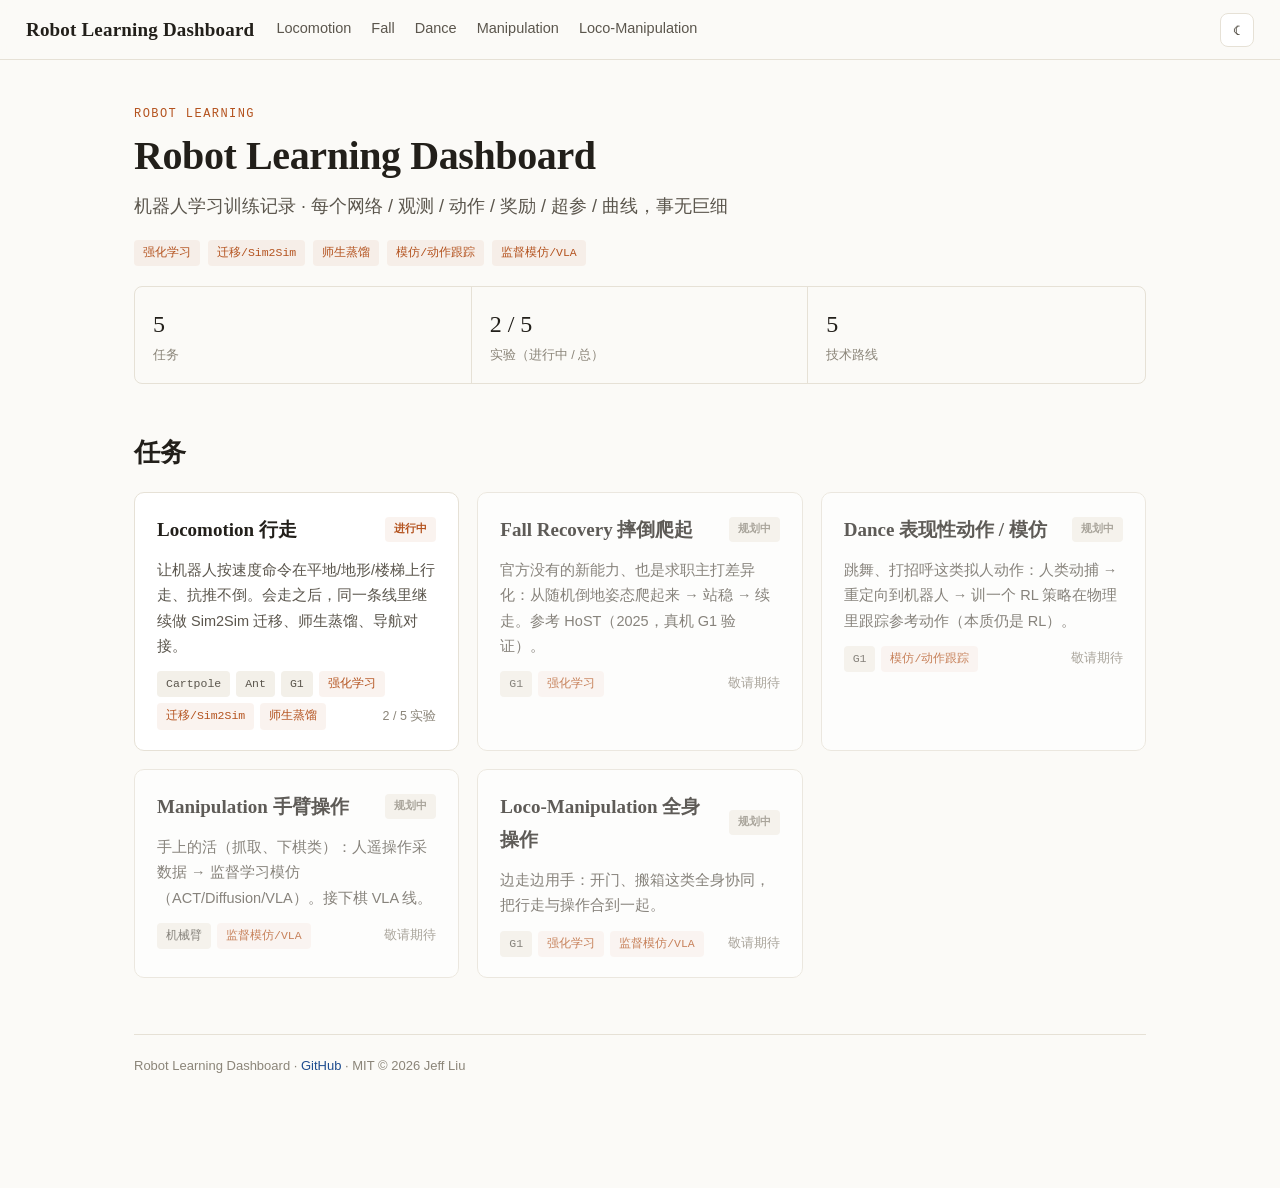
==== index.html @ e87850e0 "Initial import: robot learning dashboard (zero-build static SPA)" ====
<!DOCTYPE html>
<html lang="zh-CN">
<head>
<meta charset="utf-8">
<meta name="viewport" content="width=device-width, initial-scale=1">
<title>Robot Learning Dashboard</title>
<link rel="stylesheet" href="assets/app.css">
</head>
<body>
<header class="top">
  <button class="menu-btn" aria-label="菜单">☰</button>
  <a class="brand" href="#/">Robot Learning Dashboard</a>
  <nav class="topnav" id="topnav"></nav>
  <div class="r">
    <button class="theme-toggle" title="切换深浅主题" aria-label="切换深浅主题">☾</button>
  </div>
</header>

<div class="layout">
  <aside class="side" id="sidebar"></aside>
  <main>
    <div class="art">
      <div id="view"></div>
      <footer style="margin-top:56px;padding-top:20px;border-top:1px solid var(--rule);color:var(--ink-3);font-size:13px">
        Robot Learning Dashboard · <a href="https://github.com/jeffliulab/robot-learning-dashboard">GitHub</a> · MIT © 2026 Jeff Liu
      </footer>
    </div>
  </main>
  <aside class="toc" id="toc"></aside>
</div>

<script src="assets/vendor/plotly/plotly-basic.min.js"></script>
<script src="data/manifest.js"></script>
<script src="data/locomotion/cartpole-balance-2026-07-06_08-00-30.js"></script>
<script src="data/locomotion/ant-walk-2026-07-07_08-19-22_base-s42.js"></script>
<script src="data/locomotion/ant-walk-seeds-compare.js"></script>
<script src="data/locomotion/ant-walk-ablation-compare.js"></script>
<script src="content/views.js"></script>
<script src="assets/charts.js"></script>
<script src="assets/app.js"></script>
</body>
</html>
---- assets/app.css ----
/* ============================================================================
 * app.css — Robot Learning Dashboard · "Lab Notebook" 设计语言（方向 A）
 *   论文/编辑室气质：衬线大标题 · 纸感底 · 宽阅读栏 · 图先于字 · 模型卡记录。
 *   顶栏=一级(任务) · 左侧栏=二级组/三级实验 · 主区平滑切换 · 浅/深主题可切。
 * ==========================================================================*/
:root{
  --paper:#fbfaf7; --paper-2:#f3f0e9; --card:#ffffff; --ink:#221f1a; --ink-2:#5b564d; --ink-3:#8b8579;
  --rule:#e6e1d6; --rule-2:#efeae0; --accent:#b4531f; --accent-weak:#b4531f12; --link:#1f4d8f;
  --pos:#2f7d5b; --neg:#b4432a; --run:#c67c20;
  --serif:"Iowan Old Style","Palatino Linotype",Palatino,"Songti SC","Times New Roman",Georgia,serif;
  --sans:-apple-system,BlinkMacSystemFont,"Segoe UI","PingFang SC","Hiragino Sans GB","Microsoft YaHei",sans-serif;
  --mono:"SF Mono",ui-monospace,Menlo,Consolas,monospace;
  --topbar-h:60px; --sidebar-w:250px; --read:880px;
}
@media (prefers-color-scheme:dark){ :root:not([data-theme="light"]){ color-scheme:dark;
  --paper:#15130f; --paper-2:#1e1a15; --card:#1a1712; --ink:#ece7dc; --ink-2:#a89f8e; --ink-3:#756d5d;
  --rule:#2c271f; --rule-2:#241f19; --accent:#e08a4a; --accent-weak:#e08a4a16; --link:#93b6e6;
  --pos:#5cb98c; --neg:#e0785e; --run:#e0a24a;
}}
:root[data-theme="dark"]{ color-scheme:dark;
  --paper:#15130f; --paper-2:#1e1a15; --card:#1a1712; --ink:#ece7dc; --ink-2:#a89f8e; --ink-3:#756d5d;
  --rule:#2c271f; --rule-2:#241f19; --accent:#e08a4a; --accent-weak:#e08a4a16; --link:#93b6e6;
  --pos:#5cb98c; --neg:#e0785e; --run:#e0a24a;
}

*{box-sizing:border-box;}
/* 注意: 这里绝不能写 html,body{height:100%} —— 那会把 body 盒子限成一屏高,
   sticky 顶栏出不了父盒子, 滚一屏就被顶走(踩过的坑)。 */
html{margin:0;}
body{margin:0;min-height:100vh;background:var(--paper);color:var(--ink);font-family:var(--sans);font-size:16px;line-height:1.75;-webkit-font-smoothing:antialiased;text-rendering:optimizeLegibility;}
a{color:var(--link);text-decoration:none;} a:hover{text-decoration:underline;}
code{font-family:var(--mono);font-size:.86em;background:var(--paper-2);padding:1px 5px;border-radius:4px;}
::selection{background:var(--accent-weak);}

/* ---------- 顶栏（一级：任务）---------- */
.top{position:sticky;top:0;z-index:30;display:flex;align-items:center;gap:22px;height:var(--topbar-h);
  padding:0 26px;background:color-mix(in srgb,var(--paper) 90%,transparent);backdrop-filter:blur(8px);border-bottom:1px solid var(--rule);}
.brand{font-family:var(--serif);font-weight:700;font-size:19px;letter-spacing:.01em;color:var(--ink);white-space:nowrap;}
.brand:hover{text-decoration:none;}
.topnav{display:flex;gap:20px;overflow-x:auto;scrollbar-width:none;} .topnav::-webkit-scrollbar{display:none;}
.topnav a{color:var(--ink-2);font-size:14.5px;white-space:nowrap;padding:3px 0;border-bottom:2px solid transparent;}
.topnav a:hover{color:var(--ink);text-decoration:none;}
.topnav a.on{color:var(--ink);border-bottom-color:var(--accent);}
.top .r{margin-left:auto;display:flex;align-items:center;gap:16px;}
.top .r a{color:var(--ink-3);font-size:14px;} .top .r a:hover{color:var(--ink);text-decoration:none;}
.theme-toggle{border:1px solid var(--rule);background:var(--card);color:var(--ink-2);width:34px;height:34px;border-radius:8px;cursor:pointer;font-size:15px;line-height:1;flex:none;}
.theme-toggle:hover{color:var(--ink);border-color:var(--accent);}
.menu-btn{display:none;border:1px solid var(--rule);background:var(--card);color:var(--ink-2);width:34px;height:34px;border-radius:8px;cursor:pointer;font-size:16px;flex:none;}

/* ---------- 布局（左侧栏 | 主区 | 右侧页内目录）---------- */
.layout{display:grid;grid-template-columns:var(--sidebar-w) minmax(0,1fr);}
body.has-toc .layout{grid-template-columns:var(--sidebar-w) minmax(0,1fr) 216px;}
body.no-sidebar .layout{grid-template-columns:1fr;}

/* ---------- 右侧页内目录（TOC）---------- */
.toc{display:none;}
body.has-toc .toc{display:block;position:sticky;top:var(--topbar-h);align-self:start;
  height:calc(100vh - var(--topbar-h));overflow:auto;padding:30px 18px 60px 6px;border-left:1px solid var(--rule);}
.toc .t{font-size:11px;letter-spacing:.1em;text-transform:uppercase;color:var(--ink-3);margin:0 0 8px;padding-left:12px;}
.toc a{display:block;font-size:12.5px;color:var(--ink-3);padding:4px 8px 4px 12px;line-height:1.5;
  border-left:2px solid var(--rule);white-space:nowrap;overflow:hidden;text-overflow:ellipsis;}
.toc a.sub{padding-left:26px;font-size:12px;}   /* 二级目录项：缩进 */
.toc a:hover{color:var(--ink);text-decoration:none;}
.toc a.on{color:var(--accent);border-left-color:var(--accent);font-weight:600;}
#view h2.section-title,#view h3.section-sub{scroll-margin-top:78px;}   /* 锚点跳转时避开 sticky 顶栏 */
@media (max-width:1150px){ body.has-toc .layout{grid-template-columns:var(--sidebar-w) minmax(0,1fr);} body.has-toc .toc{display:none;} }

/* ---------- 左侧栏（二级组/三级实验）---------- */
.side{border-right:1px solid var(--rule);padding:26px 16px 60px;height:calc(100vh - var(--topbar-h));
  position:sticky;top:var(--topbar-h);overflow:auto;}
body.no-sidebar .side{display:none;}
.side .h{font-family:var(--serif);font-size:16.5px;margin:0 0 6px;padding:0 8px;}
.side .g{font-size:11px;letter-spacing:.1em;text-transform:uppercase;color:var(--ink-3);margin:18px 0 6px;padding:0 8px;}
.side a{display:flex;align-items:center;gap:8px;color:var(--ink-2);font-size:14px;padding:5px 8px;border-radius:6px;line-height:1.4;}
.side a:hover{background:var(--paper-2);text-decoration:none;color:var(--ink);}
.side a.on{color:var(--accent);font-weight:600;border-left:2px solid var(--accent);border-radius:0;padding-left:10px;background:none;}
.side a.mut{color:var(--ink-3);cursor:default;} .side a.mut:hover{background:none;color:var(--ink-3);}
.side a .rn{width:6px;height:6px;border-radius:50%;flex:none;background:var(--run);}

/* ---------- 主区 / 文章 ---------- */
main{min-width:0;}
.art{max-width:var(--read);margin:0 auto;padding:42px 40px 110px;}
body.no-sidebar .art{max-width:1080px;padding:44px 34px 110px;}
#view{animation:fade .2s ease;}
@keyframes fade{from{opacity:0;transform:translateY(6px);}to{opacity:1;transform:none;}}

/* ---------- 面包屑 / kicker / 标题 ---------- */
.breadcrumb,.kicker{font-family:var(--mono);font-size:12px;letter-spacing:.12em;text-transform:uppercase;color:var(--accent);margin-bottom:8px;}
.breadcrumb{color:var(--ink-3);letter-spacing:.02em;text-transform:none;font-family:var(--sans);font-size:13px;display:flex;flex-wrap:wrap;gap:7px;}
.breadcrumb a{color:var(--ink-2);} .breadcrumb .sep{color:var(--ink-3);}
h1.page-h1{font-family:var(--serif);font-size:40px;line-height:1.14;letter-spacing:-.01em;margin:6px 0 8px;}
.dek,.lead{font-size:18px;color:var(--ink-2);margin:0 0 20px;max-width:64ch;}
/* 实验页论文式摘要：占满正文栏、两端对齐；只作用于实验页，全局 .dek/.lead 不受影响 */
#view .dek.abstract{max-width:none;font-size:16.5px;line-height:1.85;text-align:justify;}
#view .dek.abstract strong{color:var(--ink);}
.section-title{font-family:var(--serif);font-size:26px;margin:46px 0 12px;}
#view h3.section-sub{font-family:var(--serif);font-size:19px;margin:32px 0 10px;color:var(--ink);}
#view h3.section-sub .hnum{color:var(--accent);font-family:var(--mono);font-size:14px;margin-right:9px;}

/* ---------- 元数据 / KPI ---------- */
.meta{display:flex;flex-wrap:wrap;gap:8px;padding:14px 0;border-top:1px solid var(--rule);border-bottom:1px solid var(--rule);margin-bottom:22px;}
.tag{font-family:var(--mono);font-size:12px;color:var(--ink-2);background:var(--paper-2);padding:3px 9px;border-radius:4px;}
.tag.hot{color:var(--accent);background:var(--accent-weak);}
.tag.run{color:var(--run);background:var(--accent-weak);}

/* ---------- 图 ---------- */
figure{margin:26px 0;text-align:center;} figure svg{max-width:100%;height:auto;}
figcaption{font-family:var(--serif);font-style:italic;font-size:13.5px;color:var(--ink-3);margin-top:12px;}
/* 表标题：语义化 <caption>，置于表上方（论文惯例） */
#view table caption{caption-side:top;font-family:var(--serif);font-style:italic;font-size:13.5px;color:var(--ink-3);text-align:center;padding:6px 0 8px;}
.nd{fill:var(--card);stroke:var(--ink);stroke-width:1.5;} .nd.io{fill:var(--accent-weak);stroke:var(--accent);}
.eg{stroke:var(--ink-3);opacity:.32;} .lb{fill:var(--ink);font:600 13px var(--sans);} .sb{fill:var(--ink-3);font:12px var(--sans);}
.ar{stroke:var(--ink);stroke-width:1.6;fill:none;} .mk{fill:var(--ink);}
.vb{stroke:var(--ink-2);stroke-width:1.6;fill:none;}   /* 向量方括号 */

/* ---------- 正文排版 ---------- */
.note{border-left:3px solid var(--accent);background:var(--accent-weak);padding:12px 18px;margin:18px 0;font-size:15px;color:var(--ink-2);border-radius:0 6px 6px 0;}
.note b,.note strong{color:var(--ink);}
.hnum{color:var(--accent);font-family:var(--mono);font-size:17px;margin-right:10px;}

/* ---------- 奖励权重条 ---------- */
.rewards{margin:18px 0;}
.rw{display:grid;grid-template-columns:150px 1fr 58px;gap:14px;align-items:center;padding:9px 0;border-bottom:1px dotted var(--rule);}
.rw .nm{font-family:var(--mono);font-size:13px;} .rw .nm small{display:block;color:var(--ink-3);font-family:var(--sans);font-size:11.5px;}
/* 分叉式权重条: 中线为 0, 正权重自中线向右(绿), 负权重自中线向左(红) */
.rw .bar{height:8px;background:var(--paper-2);border-radius:4px;position:relative;}
.rw .bar::before{content:"";position:absolute;left:50%;top:-3px;bottom:-3px;width:1.5px;background:var(--ink-3);opacity:.55;}
.rw .bar i{position:absolute;top:0;height:100%;}
.rw .bar i.p{left:50%;background:var(--pos);border-radius:0 4px 4px 0;}
.rw .bar i.n{right:50%;background:var(--neg);border-radius:4px 0 0 4px;}
.rw .w{font-family:var(--serif);text-align:right;font-size:15px;} .rw .w.p{color:var(--pos);} .rw .w.n{color:var(--neg);}

/* ---------- 超参（分栏定义列表）---------- */

/* ---------- 参数清单：一行一个 = 名字 | 值 | 设置理由 ---------- */
.plist{margin:14px 0;border-top:1px solid var(--rule);}
.plist .pr{display:grid;grid-template-columns:172px 148px 1fr;gap:16px;align-items:baseline;
  padding:9px 2px;border-bottom:1px dotted var(--rule);font-size:14px;}
.plist .pr .pk{font-family:var(--mono);font-size:13px;color:var(--ink);overflow-wrap:anywhere;}
/* 值列禁止 nowrap: 长函数名(如 joint_pos_target_l2(target=0))会顶进第三列造成叠字 */
.plist .pr .pv{font-family:var(--mono);font-size:13px;color:var(--accent);overflow-wrap:anywhere;}
.plist .pr .pw{color:var(--ink-2);font-size:13.5px;line-height:1.6;}
.plist .pr.sub{background:var(--paper-2);}
.plist .pr.kv{grid-template-columns:180px 1fr;}   /* 名值行(无理由列) */
@media (max-width:700px){ .plist .pr{grid-template-columns:1fr;gap:2px;} .plist .pr .pw{padding-bottom:4px;} }

/* ---------- #view 通用表格（论文风）---------- */
#view table{width:100%;border-collapse:collapse;font-size:14px;margin:14px 0;}
#view table th,#view table td{border-bottom:1px solid var(--rule);padding:9px 12px;text-align:left;vertical-align:top;}
#view table thead th{font-size:12px;letter-spacing:.06em;text-transform:uppercase;color:var(--ink-3);border-bottom:2px solid var(--rule);}
#view table tbody tr:hover{background:var(--paper-2);}
#view table td.k{width:180px;color:var(--ink-2);}   /* 名值型表(表1/表2)的首列 */

/* 附录标题：与编号正文章拉开（小一号、灰一档） */
#view h2.section-title.appendix{font-size:21px;color:var(--ink-2);border-top:1px solid var(--rule);padding-top:26px;}

/* 图表分组标题（图 6 内部分组；独立类，绝不复用 section-sub 以免泄入 TOC） */
#view .chart-group{font-family:var(--serif);font-size:17px;color:var(--ink);margin:26px 0 10px;text-align:left;}

/* 回放帧序列（图 7） */
.frames{display:grid;grid-template-columns:repeat(3,1fr);gap:10px;margin:14px 0 4px;}
.frames img{width:100%;display:block;border:1px solid var(--rule);border-radius:6px;}
.frames .frame-t{display:block;font-size:12.5px;color:var(--ink-3);margin-top:5px;text-align:center;font-family:var(--mono);}
@media (max-width:700px){ .frames{grid-template-columns:1fr;} }

/* ---------- 结果占位 ---------- */
.result{border:1px dashed var(--rule);border-radius:8px;padding:32px;text-align:center;color:var(--ink-3);font-size:14px;background:var(--paper-2);}

/* ---------- 首页 / 任务卡 ---------- */
.legend{display:flex;flex-wrap:wrap;gap:8px;margin:18px 0 6px;}
.grid{display:grid;grid-template-columns:repeat(auto-fill,minmax(320px,1fr));gap:18px;margin-top:16px;}
.card{display:block;background:var(--card);border:1px solid var(--rule);border-radius:10px;padding:20px 22px;color:var(--ink);
  transition:border-color .13s,transform .13s;}
.card:hover{text-decoration:none;border-color:var(--accent);transform:translateY(-2px);}
.card.is-planned{opacity:.72;}
.card-head{display:flex;align-items:center;gap:10px;margin-bottom:8px;}
.card-head h3{font-family:var(--serif);font-size:19px;margin:0;flex:1;}
.card .blurb{color:var(--ink-2);font-size:14.5px;margin:0 0 14px;}
.card-foot{display:flex;flex-wrap:wrap;gap:6px;align-items:center;}
.card-foot .count{margin-left:auto;color:var(--ink-3);font-size:12.5px;}
.chip{font-family:var(--mono);font-size:11.5px;color:var(--ink-2);background:var(--paper-2);padding:3px 9px;border-radius:4px;}
.chip.route{color:var(--accent);background:var(--accent-weak);}
.badge{font-size:11px;font-weight:700;padding:3px 9px;border-radius:4px;font-family:var(--mono);}
.badge.done,.badge.active{color:var(--accent);background:var(--accent-weak);}
.badge.running{color:var(--run);background:var(--accent-weak);}
.badge.planned{color:var(--ink-3);background:var(--paper-2);}
.stat-row{display:grid;grid-template-columns:repeat(auto-fit,minmax(150px,1fr));border:1px solid var(--rule);border-radius:8px;overflow:hidden;margin:20px 0;}
.stat{padding:16px 18px;border-right:1px solid var(--rule);} .stat:last-child{border-right:none;}
.stat .v{font-family:var(--serif);font-size:24px;} .stat .k{color:var(--ink-3);font-size:12.5px;}

/* ---------- 进程步骤 / roadmap ---------- */
.steps{display:flex;flex-wrap:wrap;gap:12px;align-items:stretch;margin:8px 0;}
.step{flex:1 1 220px;background:var(--card);border:1px solid var(--rule);border-radius:8px;padding:16px;color:var(--ink);}
.step:hover{text-decoration:none;border-color:var(--accent);}
.step.is-planned{opacity:.66;} .step .step-top{display:flex;align-items:center;gap:8px;margin-bottom:6px;}
.step .step-top h4{font-family:var(--serif);margin:0;font-size:16px;flex:1;} .step .blurb{color:var(--ink-2);font-size:13.5px;margin:0;}
.step-arrow{align-self:center;color:var(--ink-3);font-size:18px;}
.roadmap{display:grid;gap:10px;margin:12px 0;}
.rm-item{display:flex;gap:14px;align-items:flex-start;background:var(--card);border:1px solid var(--rule);border-left:3px solid var(--ink-3);border-radius:8px;padding:14px 16px;}
.rm-item h4{font-family:var(--serif);margin:0 0 3px;font-size:16px;} .rm-item .note-t{color:var(--ink-2);font-size:13.5px;margin:0;}
.rm-item .rm-meta{display:flex;flex-direction:column;align-items:flex-end;gap:6px;margin-left:auto;}

/* ---------- 留白 / 占位页 ---------- */
.placeholder{text-align:center;padding:70px 20px;}
.placeholder .big{font-size:44px;margin-bottom:12px;}
.placeholder h1{font-family:var(--serif);font-size:26px;margin:0 0 8px;}
.placeholder p{color:var(--ink-2);max-width:52ch;margin:0 auto 18px;}
.placeholder .routes{display:flex;gap:8px;justify-content:center;flex-wrap:wrap;}

/* ---------- #view 内基础正文 ---------- */
#view p{margin:12px 0;} #view ul,#view ol{padding-left:22px;} #view li{margin:5px 0;}
#view h2.section-title .hnum{color:var(--accent);font-family:var(--mono);font-size:18px;margin-right:10px;}
#view pre{background:var(--paper-2);border:1px solid var(--rule);border-radius:8px;padding:14px 16px;overflow-x:auto;font-family:var(--mono);font-size:13px;}
#view blockquote{margin:16px 0;padding:12px 18px;background:var(--accent-weak);border-left:3px solid var(--accent);border-radius:0 6px 6px 0;color:var(--ink-2);}
#view blockquote b,#view blockquote strong{color:var(--ink);}

.chart-note{color:var(--ink-3);font-size:13px;margin:6px 0;}
[data-rl-chart]{display:block;}

/* ---------- 移动端 ---------- */
@media (max-width:820px){
  .layout{grid-template-columns:1fr;}
  .side{position:fixed;top:var(--topbar-h);left:0;width:var(--sidebar-w);z-index:25;background:var(--paper);
    transform:translateX(-100%);transition:transform .2s ease;}
  body.sb-open .side{transform:none;} .menu-btn{display:inline-flex;align-items:center;justify-content:center;}
  body.no-sidebar .menu-btn{display:none;}
  .art{padding:28px 20px 80px;} h1.page-h1{font-size:30px;} .top .r a{display:none;}
}
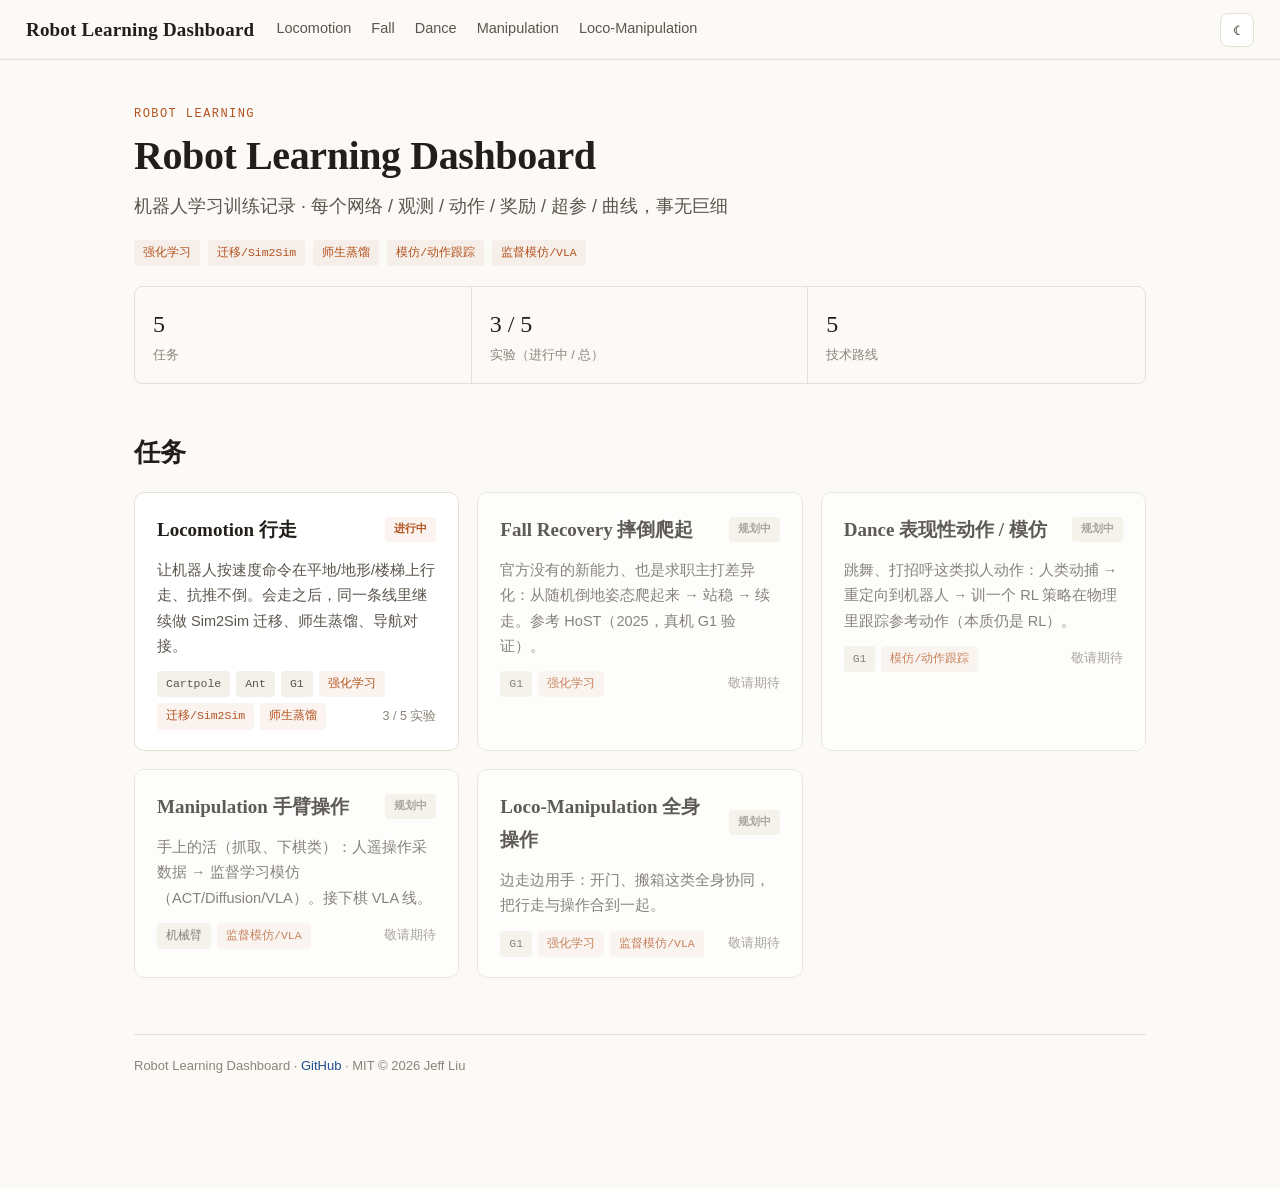
==== commit d6d9de3b: "Add G1 flat locomotion report" ====
--- a/index.html
+++ b/index.html
@@ -35,6 +35,9 @@
 <script src="data/locomotion/ant-walk-2026-07-07_08-19-22_base-s42.js"></script>
 <script src="data/locomotion/ant-walk-seeds-compare.js"></script>
 <script src="data/locomotion/ant-walk-ablation-compare.js"></script>
+<script src="data/locomotion/g1-flat-entropy005-seed43.js"></script>
+<script src="data/locomotion/g1-flat-ablation-compare.js"></script>
+<script src="assets/net-diagram.js"></script>
 <script src="content/views.js"></script>
 <script src="assets/charts.js"></script>
 <script src="assets/app.js"></script>
--- a/assets/app.css
+++ b/assets/app.css
@@ -57,11 +57,15 @@
 body.has-toc .toc{display:block;position:sticky;top:var(--topbar-h);align-self:start;
   height:calc(100vh - var(--topbar-h));overflow:auto;padding:30px 18px 60px 6px;border-left:1px solid var(--rule);}
 .toc .t{font-size:11px;letter-spacing:.1em;text-transform:uppercase;color:var(--ink-3);margin:0 0 8px;padding-left:12px;}
-.toc a{display:block;font-size:12.5px;color:var(--ink-3);padding:4px 8px 4px 12px;line-height:1.5;
-  border-left:2px solid var(--rule);white-space:nowrap;overflow:hidden;text-overflow:ellipsis;}
-.toc a.sub{padding-left:26px;font-size:12px;}   /* 二级目录项：缩进 */
+.toc a{display:flex;align-items:baseline;gap:6px;font-size:12.5px;color:var(--ink-2);font-weight:600;padding:4px 8px 4px 12px;line-height:1.5;
+  border-left:2px solid var(--rule);white-space:nowrap;overflow:hidden;}
+.toc a.sub{padding-left:30px;font-size:12px;color:var(--ink-3);font-weight:400;}   /* 二级目录项：缩进 */
+.toc a .tn{flex:0 0 auto;font-family:var(--mono);font-size:11px;color:var(--ink-3);}
+.toc a.sub .tn{font-size:10.5px;}
+.toc a .tl{min-width:0;overflow:hidden;text-overflow:ellipsis;}
 .toc a:hover{color:var(--ink);text-decoration:none;}
 .toc a.on{color:var(--accent);border-left-color:var(--accent);font-weight:600;}
+.toc a.on .tn{color:var(--accent);}
 #view h2.section-title,#view h3.section-sub{scroll-margin-top:78px;}   /* 锚点跳转时避开 sticky 顶栏 */
 @media (max-width:1150px){ body.has-toc .layout{grid-template-columns:var(--sidebar-w) minmax(0,1fr);} body.has-toc .toc{display:none;} }
 
@@ -112,6 +116,18 @@
 .eg{stroke:var(--ink-3);opacity:.32;} .lb{fill:var(--ink);font:600 13px var(--sans);} .sb{fill:var(--ink-3);font:12px var(--sans);}
 .ar{stroke:var(--ink);stroke-width:1.6;fill:none;} .mk{fill:var(--ink);}
 .vb{stroke:var(--ink-2);stroke-width:1.6;fill:none;}   /* 向量方括号 */
+/* 网络架构图（RLNet 组件，viewBox 1180 宽）：画布比普通示意图宽，字号补偿一档，缩略状态仍可读 */
+svg.net .lb{font-size:16px;} svg.net .sb{font-size:14px;}
+
+/* ---------- 图放大浮窗（lightbox）：正文示意图 SVG 点击放大 ---------- */
+figure > svg{cursor:zoom-in;}
+.lightbox{position:fixed;inset:0;z-index:60;display:flex;align-items:center;justify-content:center;
+  padding:28px;cursor:zoom-out;background:color-mix(in srgb,var(--paper) 86%,transparent);backdrop-filter:blur(7px);}
+.lightbox-inner{max-width:min(94vw,1400px);max-height:92vh;overflow:auto;text-align:center;}
+.lightbox-inner svg{width:min(94vw,1400px);height:auto;background:var(--card);
+  border:1px solid var(--rule);border-radius:12px;padding:26px;}
+.lightbox-cap{font-family:var(--serif);font-style:italic;font-size:14.5px;color:var(--ink-2);
+  margin:12px auto 0;max-width:84ch;}
 
 /* ---------- 正文排版 ---------- */
 .note{border-left:3px solid var(--accent);background:var(--accent-weak);padding:12px 18px;margin:18px 0;font-size:15px;color:var(--ink-2);border-radius:0 6px 6px 0;}
@@ -159,7 +175,11 @@
 
 /* 回放帧序列（图 7） */
 .frames{display:grid;grid-template-columns:repeat(3,1fr);gap:10px;margin:14px 0 4px;}
-.frames img{width:100%;display:block;border:1px solid var(--rule);border-radius:6px;}
+.frames img{width:100%;height:auto;display:block;border:1px solid var(--rule);border-radius:6px;}
+/* 媒体占位稳定：img/video 标签必须带实测 width/height 属性（见报告模板），
+   配合 height:auto 让浏览器按纵横比预留高度——否则媒体加载完成会把下方内容
+   顶移，TOC 长距离跳转就会落空。 */
+#view video{height:auto;}
 .frames .frame-t{display:block;font-size:12.5px;color:var(--ink-3);margin-top:5px;text-align:center;font-family:var(--mono);}
 @media (max-width:700px){ .frames{grid-template-columns:1fr;} }
 
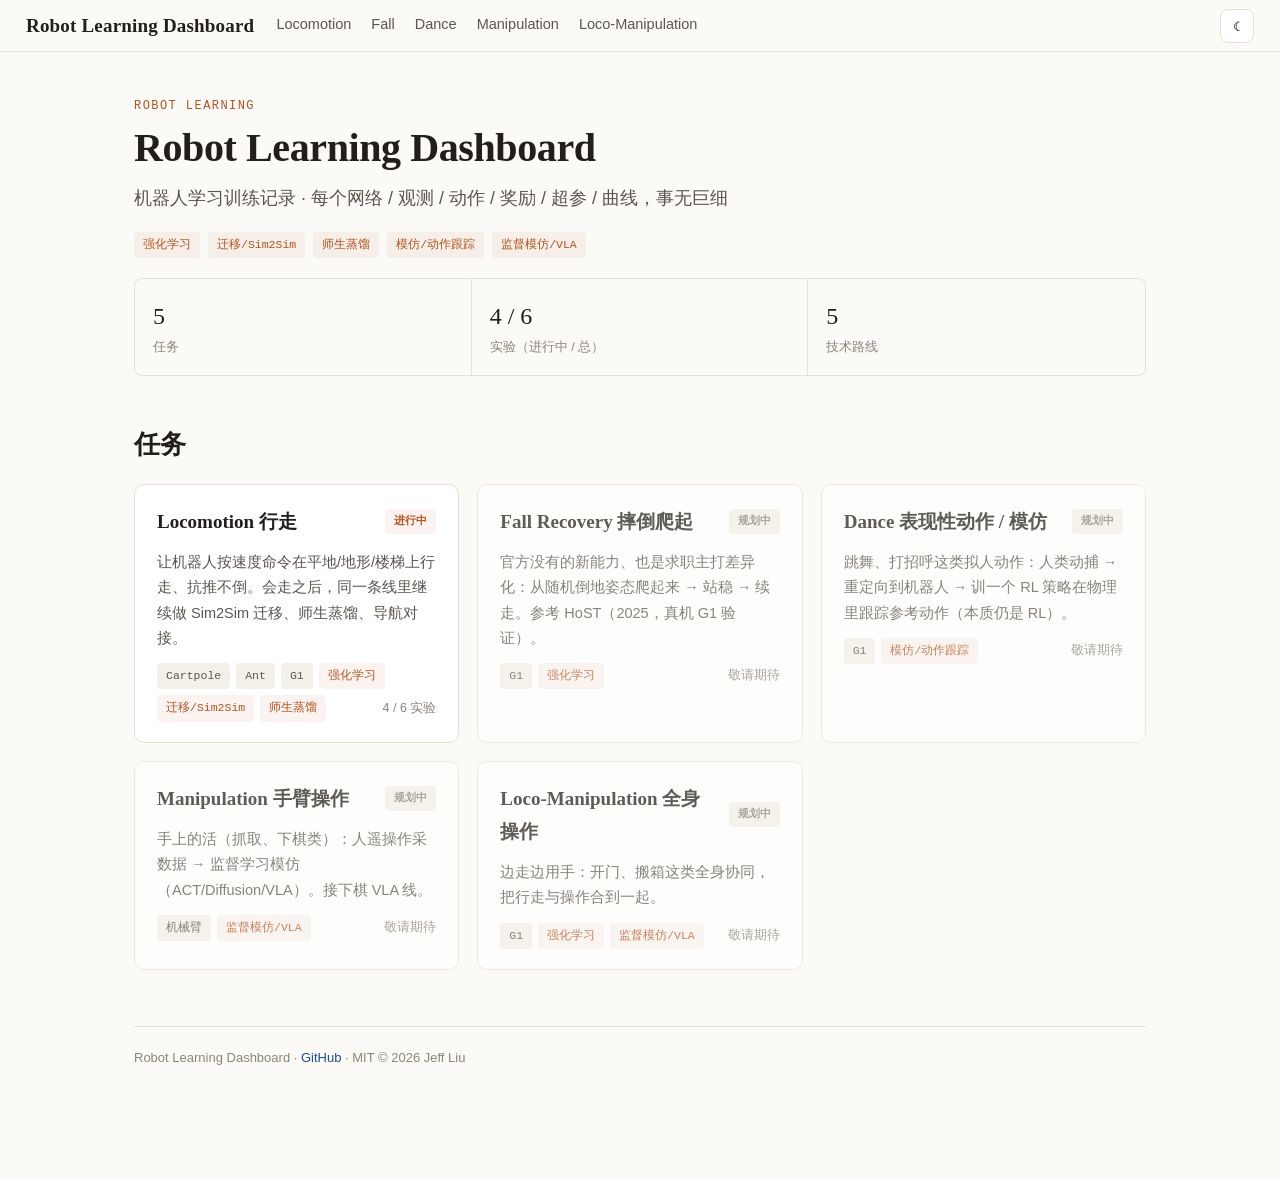
==== commit a8f2cd02: "报告 4：G1 速度阶梯（从步行到奔跑） 只改一项命令范围 lin_vel_x 把 G1 从 1 m/s 步行训到 4 m/s 奔跑，以视频对比为核心： - 正文 locomotion/g1-spee" ====
--- a/index.html
+++ b/index.html
@@ -37,6 +37,7 @@
 <script src="data/locomotion/ant-walk-ablation-compare.js"></script>
 <script src="data/locomotion/g1-flat-entropy005-seed43.js"></script>
 <script src="data/locomotion/g1-flat-ablation-compare.js"></script>
+<script src="data/locomotion/g1-speed-train-compare.js"></script>
 <script src="assets/net-diagram.js"></script>
 <script src="content/views.js"></script>
 <script src="assets/charts.js"></script>
--- a/assets/app.css
+++ b/assets/app.css
@@ -10,7 +10,7 @@
   --serif:"Iowan Old Style","Palatino Linotype",Palatino,"Songti SC","Times New Roman",Georgia,serif;
   --sans:-apple-system,BlinkMacSystemFont,"Segoe UI","PingFang SC","Hiragino Sans GB","Microsoft YaHei",sans-serif;
   --mono:"SF Mono",ui-monospace,Menlo,Consolas,monospace;
-  --topbar-h:60px; --sidebar-w:250px; --read:880px;
+  --topbar-h:52px; --sidebar-w:250px; --read:880px;
 }
 @media (prefers-color-scheme:dark){ :root:not([data-theme="light"]){ color-scheme:dark;
   --paper:#15130f; --paper-2:#1e1a15; --card:#1a1712; --ink:#ece7dc; --ink-2:#a89f8e; --ink-3:#756d5d;
@@ -66,7 +66,7 @@
 .toc a:hover{color:var(--ink);text-decoration:none;}
 .toc a.on{color:var(--accent);border-left-color:var(--accent);font-weight:600;}
 .toc a.on .tn{color:var(--accent);}
-#view h2.section-title,#view h3.section-sub{scroll-margin-top:78px;}   /* 锚点跳转时避开 sticky 顶栏 */
+#view h2.section-title,#view h3.section-sub{scroll-margin-top:calc(var(--topbar-h) + 18px);}   /* 锚点跳转时避开 sticky 顶栏 */
 @media (max-width:1150px){ body.has-toc .layout{grid-template-columns:var(--sidebar-w) minmax(0,1fr);} body.has-toc .toc{display:none;} }
 
 /* ---------- 左侧栏（二级组/三级实验）---------- */
